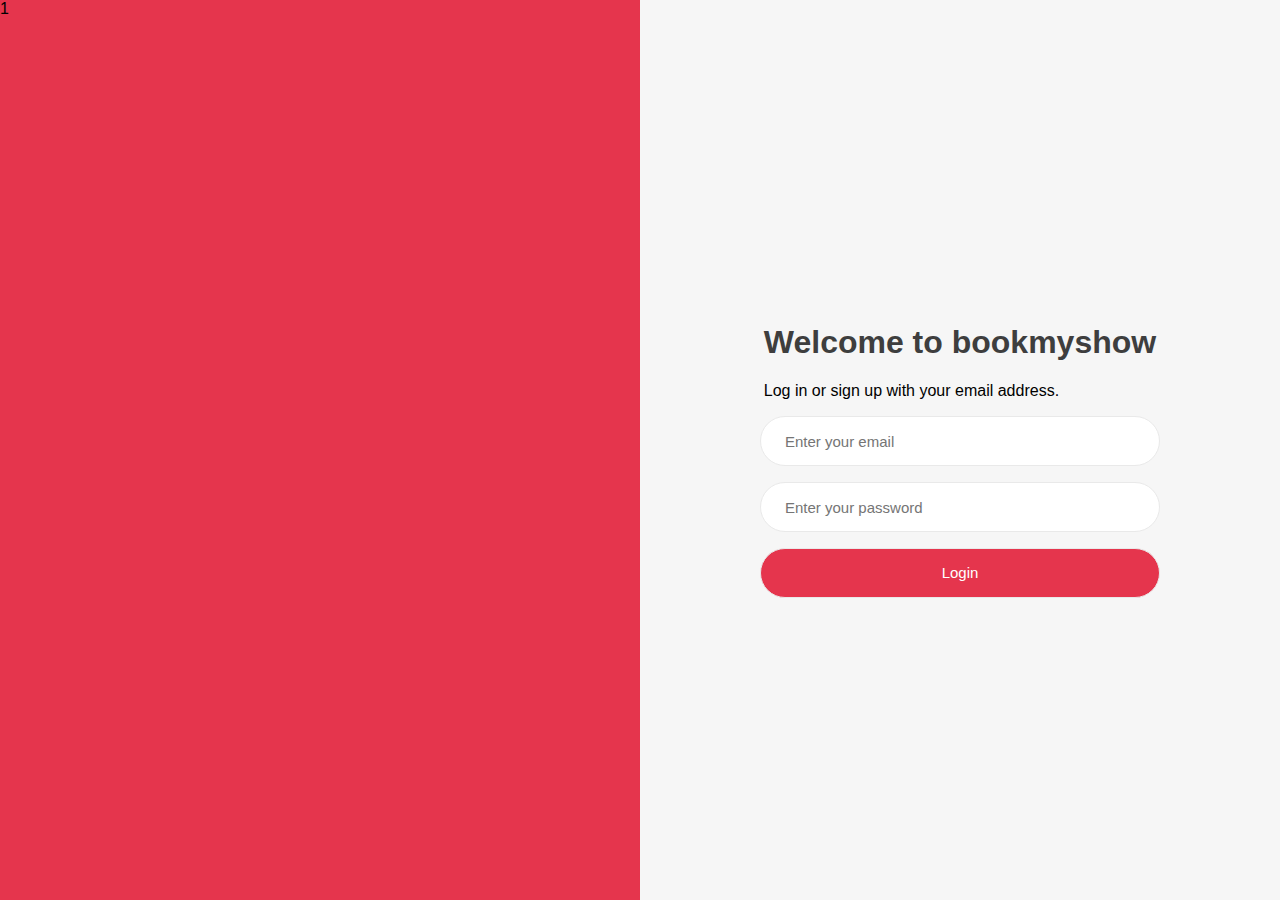
==== src/login/login.html @ d2293d0c "Movies repository" ====
<!DOCTYPE html>
<html lang="en">

<head>
    <meta charset="UTF-8">
    <meta name="viewport" content="width=device-width, initial-scale=1.0">
    <title>Login</title>
    <link rel="stylesheet" href="styles.css">
</head>

<body style="margin: 0px;font-family: Lato,sans-serif;">
    <div style="display: flex;">
        <div style="width: 50%;background-color:#E5354D;height: 100vh;">1</div>
        <div style="width: 50%;height: 100vh;display: flex;align-items: center;justify-content: center;background-color: #F6F6F6;flex-direction: column;">
            <header>
                <h1 style="color: #3e3e3e;font-weight: 700;">Welcome to bookmyshow</h1>
                <p>Log in or sign up with your email address.</p>
            </header>
            <div style="width: 400px;font-size: 16px;">
                <form id="login-form" autocomplete="off">
                    <div style="width: 100%;height: 50px;border-radius: 999px;border: 1px solid #e9e9e9; background-color: white; box-sizing: border-box;padding: 0px 22px;">
                        <input type="text" id="login-email" style="width: 100%;height: 50px; box-sizing: border-box;border: none;outline:none;background-color:transparent;font-size: 15px" autocomplete="off" required placeholder="Enter your email">
                    </div>
                    <div style="width: 100%;height: 50px;border-radius: 999px;border: 1px solid #e9e9e9; background-color: white; box-sizing: border-box;padding: 0px 22px; margin-top: 16px;">
                        <input type="text" id="login-password" style="width: 100%;height: 50px; box-sizing: border-box;border: none;outline:none;background-color:transparent;font-size: 15px" autocomplete="off" required placeholder="Enter your password">
                    </div>
                    <div>
                        <button type="submit" style="width: 100%;height: 50px;border-radius: 999px;border: 1px solid #e9e9e9; background-color: #E5354D; box-sizing: border-box;padding: 0px 22px; margin-top: 16px;color: white;font-size: 15px">Login</button>
                    </div>
                </form>
            </div>
        </div>
    </div>
    <script src="/src/auth.js"></script>
</body>

</html>
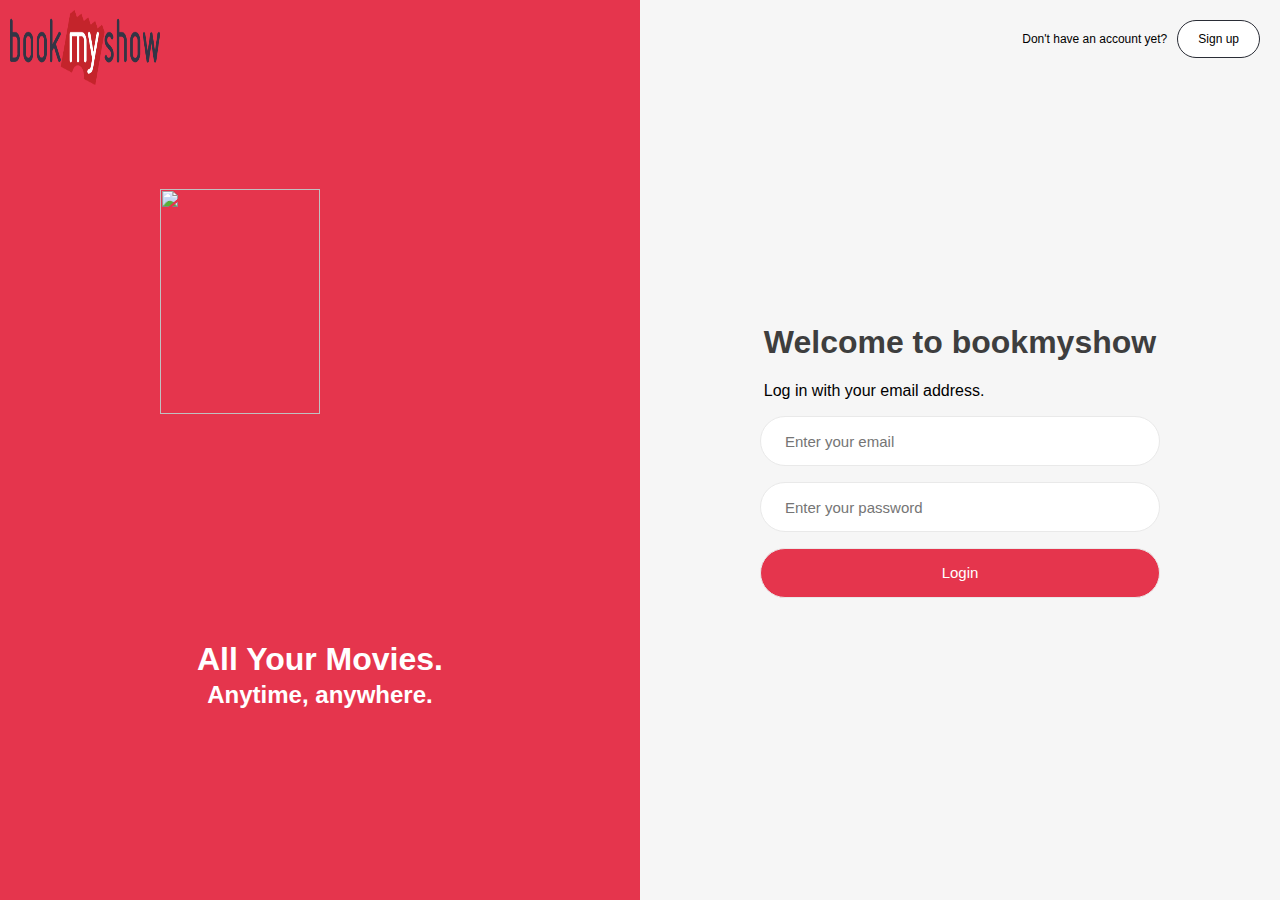
==== commit 5848bf0b: "Movies repository" ====
--- a/src/login/login.html
+++ b/src/login/login.html
@@ -5,33 +5,55 @@
     <meta charset="UTF-8">
     <meta name="viewport" content="width=device-width, initial-scale=1.0">
     <title>Login</title>
-    <link rel="stylesheet" href="styles.css">
+    <link rel="stylesheet" href="/src/common/common.css">
+    <link rel="stylesheet" href="/src/login/login.css">
 </head>
 
-<body style="margin: 0px;font-family: Lato,sans-serif;">
-    <div style="display: flex;">
-        <div style="width: 50%;background-color:#E5354D;height: 100vh;">1</div>
-        <div style="width: 50%;height: 100vh;display: flex;align-items: center;justify-content: center;background-color: #F6F6F6;flex-direction: column;">
+<body>
+    <div class="display-flex">
+        <div class="login-left-box">
+            <div class="login-logo-box">
+                <img src="/src/images/bookmyshow.png" width="150px" height="75">
+            </div>
+
+            <img src="https://staticfe.saavn.com/web6/jioindw/dist/1717044432/_i/artist/KishoreKumar.png" width="50%"
+                height="50%">
+            <h2 class="login-left-heading">
+                All Your Movies.
+            </h2>
+            <h3 class="login-left-title">
+                Anytime, anywhere.
+            </h3>
+        </div>
+        <div class="login-right-box">
+            <div class="login-right-signup-box">
+                <div class="display-flex">
+                    <p class="login-right-signup-text">Don't have an account yet?</p>
+                    <button id="redirect-to-signup" class="login-right-signup">Sign up</button>
+                </div>
+            </div>
             <header>
-                <h1 style="color: #3e3e3e;font-weight: 700;">Welcome to bookmyshow</h1>
-                <p>Log in or sign up with your email address.</p>
+                <h1 class="login-right-header">Welcome to bookmyshow</h1>
+                <p>Log in with your email address.</p>
             </header>
-            <div style="width: 400px;font-size: 16px;">
+            <div class="login-form-box">
                 <form id="login-form" autocomplete="off">
-                    <div style="width: 100%;height: 50px;border-radius: 999px;border: 1px solid #e9e9e9; background-color: white; box-sizing: border-box;padding: 0px 22px;">
-                        <input type="text" id="login-email" style="width: 100%;height: 50px; box-sizing: border-box;border: none;outline:none;background-color:transparent;font-size: 15px" autocomplete="off" required placeholder="Enter your email">
+                    <div class="login-right-input-box">
+                        <input type="text" id="login-email" class="login-right-input" autocomplete="off" required
+                            placeholder="Enter your email">
                     </div>
-                    <div style="width: 100%;height: 50px;border-radius: 999px;border: 1px solid #e9e9e9; background-color: white; box-sizing: border-box;padding: 0px 22px; margin-top: 16px;">
-                        <input type="text" id="login-password" style="width: 100%;height: 50px; box-sizing: border-box;border: none;outline:none;background-color:transparent;font-size: 15px" autocomplete="off" required placeholder="Enter your password">
+                    <div class="login-right-input-box">
+                        <input type="text" id="login-password" class="login-right-input" autocomplete="off" required
+                            placeholder="Enter your password">
                     </div>
                     <div>
-                        <button type="submit" style="width: 100%;height: 50px;border-radius: 999px;border: 1px solid #e9e9e9; background-color: #E5354D; box-sizing: border-box;padding: 0px 22px; margin-top: 16px;color: white;font-size: 15px">Login</button>
+                        <button class="login-right-input-button" type="submit">Login</button>
                     </div>
                 </form>
             </div>
         </div>
     </div>
-    <script src="/src/auth.js"></script>
+    <script src="/src/login/login.js"></script>
 </body>
 
 </html>--- a/src/common/common.css
+++ b/src/common/common.css
@@ -0,0 +1,12 @@
+body {
+    margin: 0px;
+    font-family: Lato, sans-serif;
+}
+
+button {
+    font-family: Lato, sans-serif;
+}
+
+.display-flex {
+    display: flex;
+}--- a/src/login/login.css
+++ b/src/login/login.css
@@ -0,0 +1,105 @@
+.login-left-box {
+    width: 50%;
+    background-color:#E5354D;
+    height: 100vh;
+    display: flex;
+    align-items: center;
+    justify-content: center;
+    flex-direction:column;
+    position: relative;
+}
+
+.login-logo-box {
+    position: absolute;
+    left: 10px;
+    right: 0;
+    top: 10px;
+}
+
+.login-left-heading {
+    margin: 0px;
+    color: white;
+    font-size:32px;
+    line-height: 40px;
+}
+
+.login-left-title {
+    margin: 0px;
+    color: white;
+    font-size: 24px;
+    line-height: 32px;
+}
+
+.login-right-box {
+    width: 50%;
+    height: 100vh;
+    display: flex;
+    align-items: center;
+    justify-content: center;
+    background-color: #F6F6F6;
+    flex-direction: column;
+    position: relative;
+}
+
+.login-right-header {
+    color: #3e3e3e;
+    font-weight: 700;
+}
+
+.login-right-input-box {
+    width: 100%;
+    height: 50px;
+    border-radius: 999px;
+    border: 1px solid #e9e9e9;
+    background-color: white;
+    box-sizing: border-box;
+    padding: 0px 22px;
+    margin-bottom: 16px;
+}
+
+.login-right-input-button {
+    width: 100%;
+    height: 50px;
+    border-radius: 999px;
+    border: 1px solid #e9e9e9;
+    background-color: #E5354D;
+    box-sizing: border-box;
+    padding: 0px 22px;
+    color: white;
+    font-size: 15px
+}
+
+.login-right-signup-box {
+    position: absolute;
+    top: 20px;
+    right: 20px;
+}
+
+.login-right-input {
+    width: 100%;
+    height: 50px;
+    box-sizing: border-box;
+    border: none;
+    outline:none;
+    background-color:transparent;
+    font-size: 15px
+}
+
+.login-right-signup {
+    padding: 10px 20px;
+    border-radius: 999px;
+    border: 0.9px solid #2a2d36;
+    font-size: 12px;
+    cursor: pointer;
+    background-color: white;
+}
+
+.login-form-box {
+    width: 400px;
+    font-size: 16px;
+}
+
+.login-right-signup-text {
+    margin-right: 10px;
+    font-size: 12px;
+}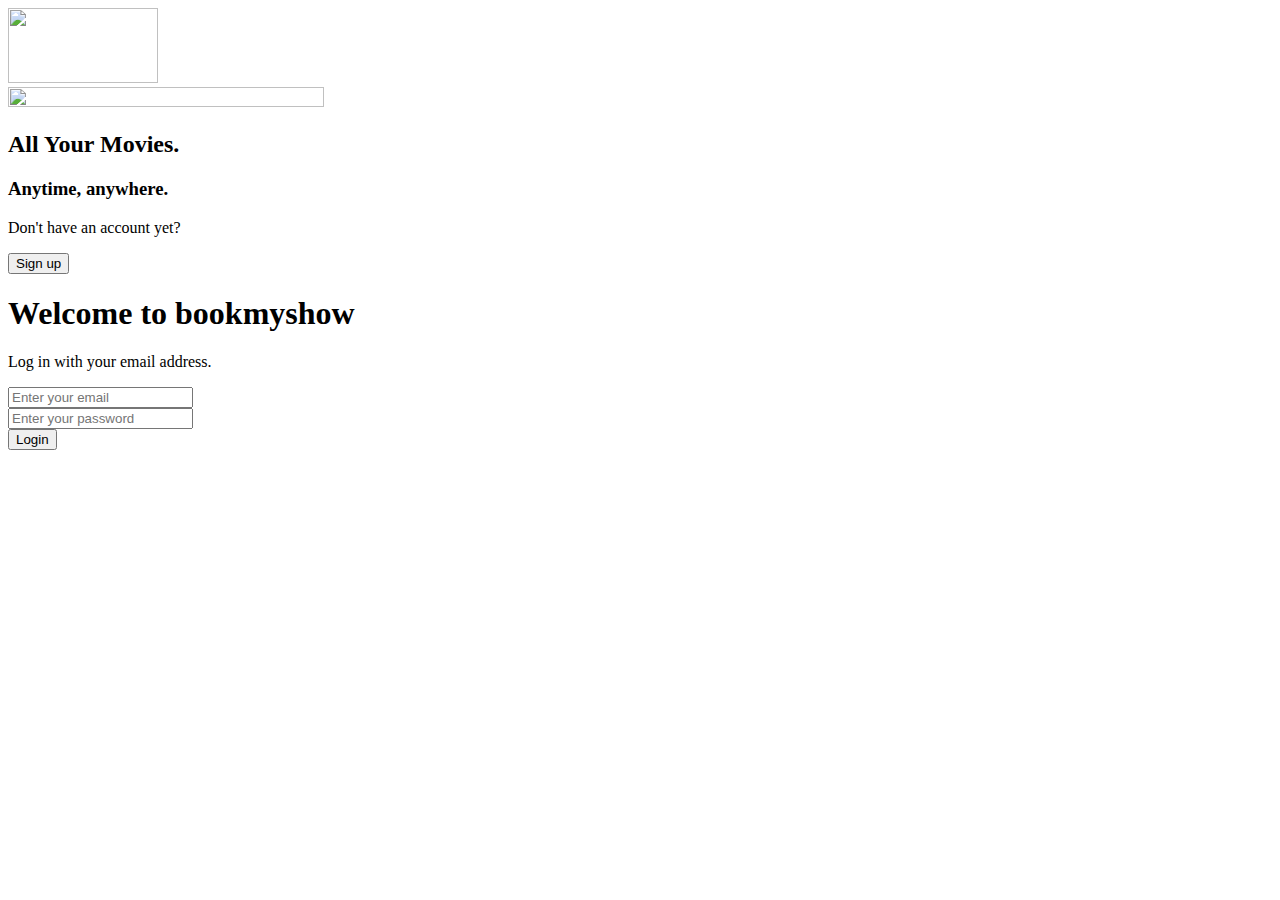
==== commit 7379b6c0: "Movies repository" ====
--- a/src/login/login.html
+++ b/src/login/login.html
@@ -5,15 +5,15 @@
     <meta charset="UTF-8">
     <meta name="viewport" content="width=device-width, initial-scale=1.0">
     <title>Login</title>
-    <link rel="stylesheet" href="/src/common/common.css">
-    <link rel="stylesheet" href="/src/login/login.css">
+    <link rel="stylesheet" href="/common/common.css">
+    <link rel="stylesheet" href="/login/login.css">
 </head>
 
 <body>
     <div class="display-flex">
         <div class="login-left-box">
             <div class="login-logo-box">
-                <img src="/src/images/bookmyshow.png" width="150px" height="75">
+                <img src="/images/bookmyshow.png" width="150px" height="75">
             </div>
 
             <img src="https://staticfe.saavn.com/web6/jioindw/dist/1717044432/_i/artist/KishoreKumar.png" width="50%"
@@ -53,7 +53,7 @@
             </div>
         </div>
     </div>
-    <script src="/src/login/login.js"></script>
+    <script src="/login/login.js"></script>
 </body>
 
 </html>